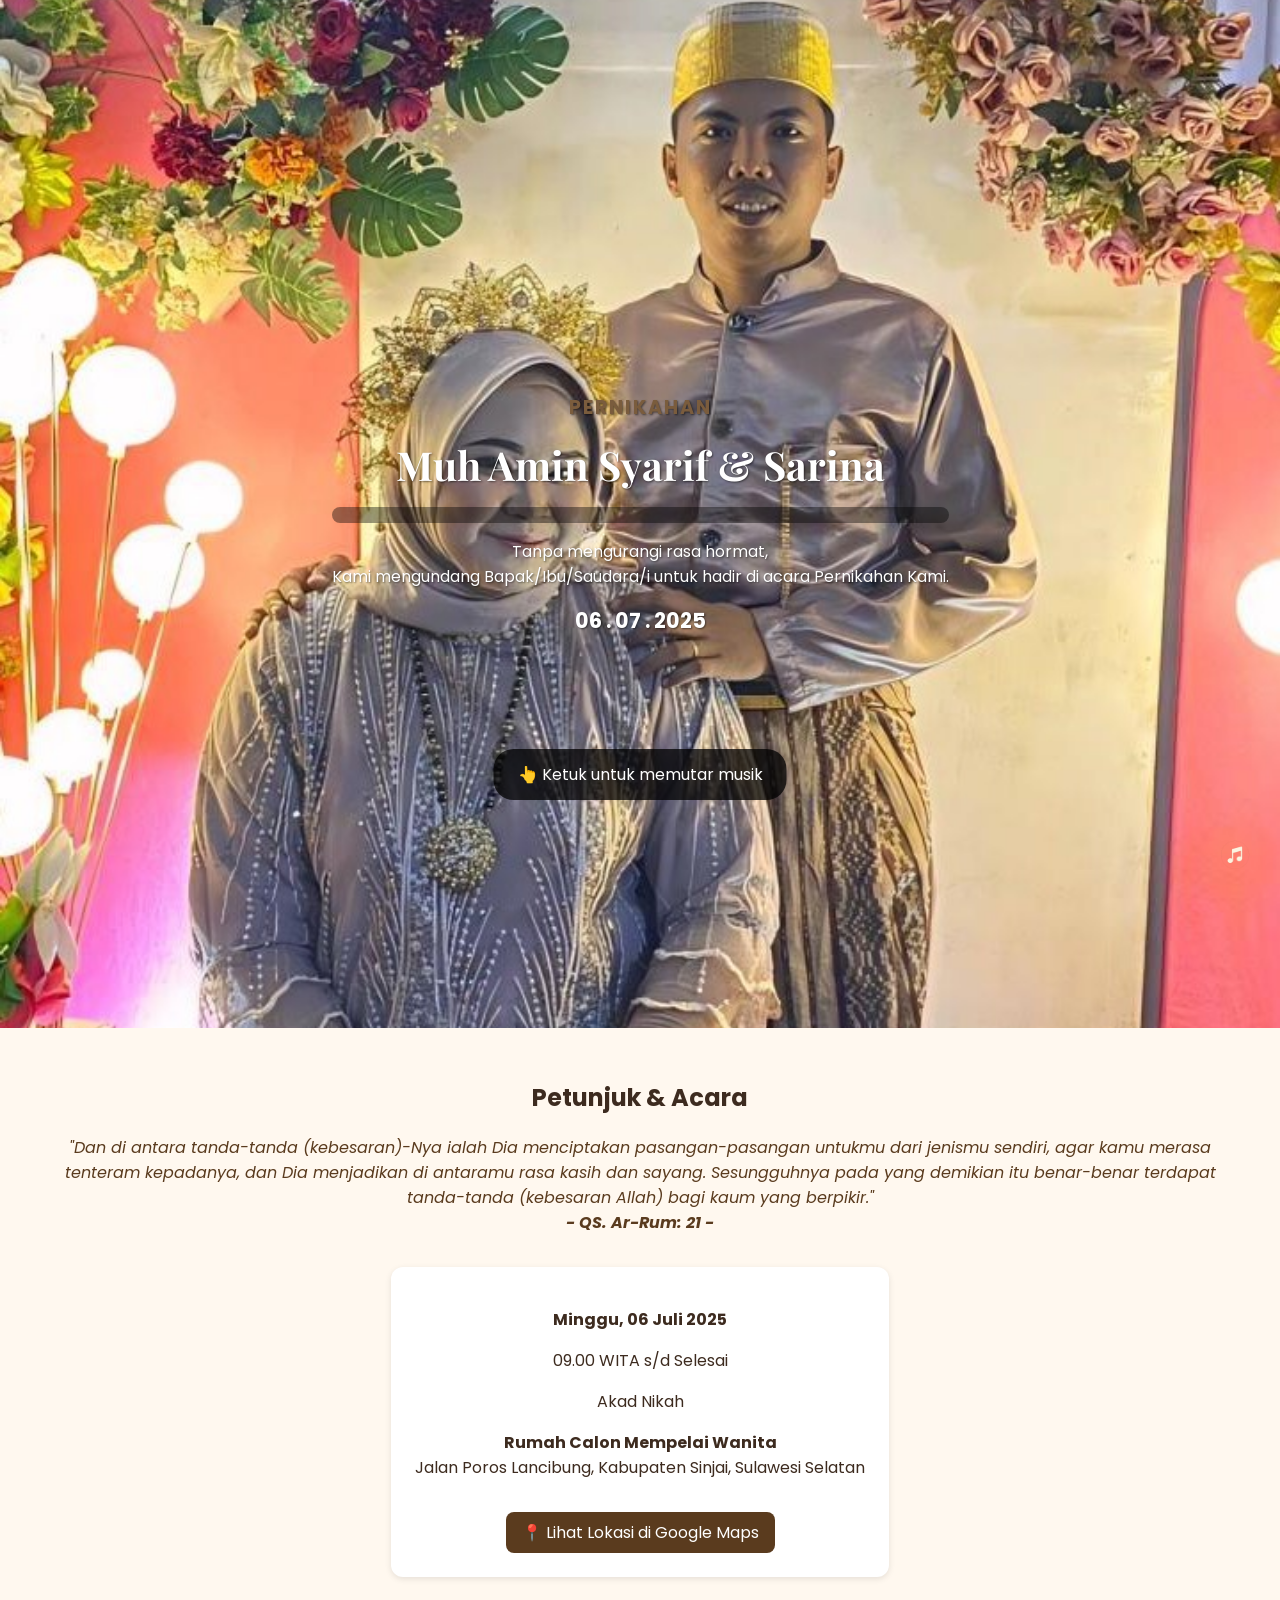
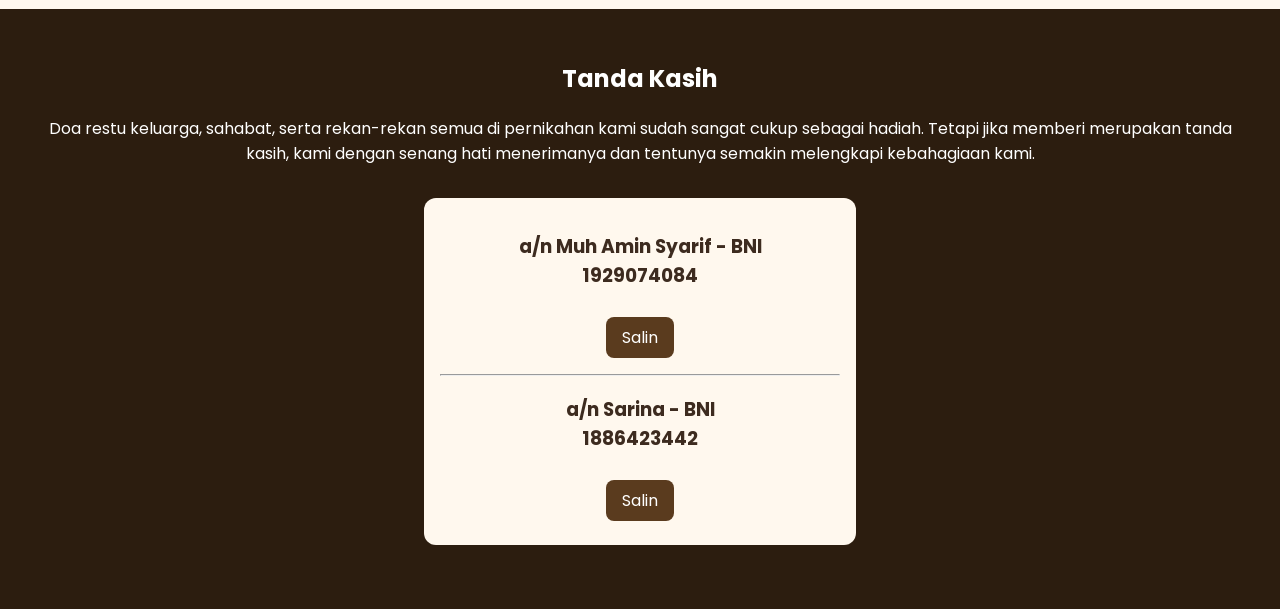
==== index.html @ 5393ea15 "selesai1" ====
<!DOCTYPE html>
<html lang="id">
<head>
  <meta charset="UTF-8" />
  <meta name="viewport" content="width=device-width, initial-scale=1.0"/>
  <title>Undangan Pernikahan</title>
  <link href="https://fonts.googleapis.com/css2?family=Playfair+Display&family=Poppins&display=swap" rel="stylesheet"/>
  <link rel="stylesheet" href="style.css" />

  <!-- Open Graph Preview -->
  <meta property="og:title" content="Undangan Pernikahan - Muh Amin Syarif & Sarina" />
  <meta property="og:description" content="Dengan memohon rahmat dan ridho Allah SWT, kami mengundang Anda untuk hadir di acara pernikahan kami." />
  <meta property="og:image" content="https://budis420.github.io/undangan-pernikahan/assets/images/thumbnail.jpg" />
  <meta property="og:url" content="https://budis420.github.io/undangan-pernikahan/" />
  <meta property="og:type" content="website" />
</head>
<body>

<!-- Hero -->
<section class="hero-text">
  <div class="container">
    <h1>Pernikahan</h1>
    <h2>Muh Amin Syarif & Sarina</h2>

    <!-- Salam tamu otomatis -->
    <p id="salam-tamu" class="salam-tamu" style="margin-top: 1rem; font-size: 1rem;"></p>

    <p>Tanpa mengurangi rasa hormat,<br/>Kami mengundang Bapak/Ibu/Saudara/i untuk hadir di acara Pernikahan Kami.</p>
    <div class="tanggal">06 . 07 . 2025</div>
  </div>
</section>

<!-- Ayat dan Detail Acara -->
<section class="acara">
  <h2>Petunjuk & Acara</h2>
  <p class="ayat">
    "Dan di antara tanda-tanda (kebesaran)-Nya ialah Dia menciptakan pasangan-pasangan untukmu dari jenismu sendiri,
    agar kamu merasa tenteram kepadanya, dan Dia menjadikan di antaramu rasa kasih dan sayang.
    Sesungguhnya pada yang demikian itu benar-benar terdapat tanda-tanda (kebesaran Allah) bagi kaum yang berpikir."
    <br><strong>- QS. Ar-Rum: 21 -</strong>
  </p>

  <div class="box-acara">
    <p><strong>Minggu, 06 Juli 2025</strong></p>
    <p>09.00 WITA s/d Selesai</p>
    <p>Akad Nikah</p>
    <p><strong>Rumah Calon Mempelai Wanita</strong><br/>
      Jalan Poros Lancibung, Kabupaten Sinjai, Sulawesi Selatan</p>
    <a href="https://maps.app.goo.gl/fvXJdoDjskaxeQqu8?g_st=ipc" target="_blank" class="btn-maps">📍 Lihat Lokasi di Google Maps</a>
  </div>
</section>

<!-- Tanda Kasih -->
<section class="tanda-kasih">
  <h2>Tanda Kasih</h2>
  <p>
    Doa restu keluarga, sahabat, serta rekan-rekan semua di pernikahan kami sudah sangat cukup sebagai hadiah.
    Tetapi jika memberi merupakan tanda kasih, kami dengan senang hati menerimanya dan tentunya semakin melengkapi kebahagiaan kami.
  </p>

  <div class="rekening">
    <h3>a/n Muh Amin Syarif - BNI<br>1929074084</h3>
    <button onclick="copyToClipboard('1929074084')">Salin</button>
    <hr />
    <h3>a/n Sarina - BNI<br>1886423442</h3>
    <button onclick="copyToClipboard('1886423442')">Salin</button>
  </div>
</section>

<!-- Musik -->
<audio id="bg-music" src="assets/music/Bermuara.mp3" loop></audio>

<!-- Logo Musik Berputar -->
<div id="music-icon" onclick="toggleMusic()" style="cursor: pointer;">
  <img src="assets/images/pa.png" alt="Music" />
</div>

<!-- Petunjuk Ketuk -->
<div id="tap-to-play" class="tap-hint">
  👆 Ketuk untuk memutar musik
</div>

<!-- Script -->
<script>
  // Musik
  const music = document.getElementById('bg-music');
  const icon = document.getElementById('music-icon');
  const tapHint = document.getElementById('tap-to-play');
  let isPlaying = false;

  function toggleMusic() {
    if (!isPlaying) {
      music.play().then(() => {
        isPlaying = true;
        icon.classList.add('playing');
        tapHint.style.display = 'none';
      }).catch((e) => {
        console.log("Gagal memutar musik:", e);
      });
    } else {
      music.pause();
      isPlaying = false;
      icon.classList.remove('playing');
      tapHint.style.display = 'block';
    }
  }

  // Salin Rekening
  function copyToClipboard(text) {
    navigator.clipboard.writeText(text).then(() => {
      alert("Nomor rekening disalin: " + text);
    }).catch(err => {
      console.error("Gagal menyalin: ", err);
    });
  }

  // Salam tamu
  function getQueryParam(param) {
    const urlParams = new URLSearchParams(window.location.search);
    return urlParams.get(param);
  }

  document.addEventListener("DOMContentLoaded", () => {
    const namaTamu = getQueryParam("to");
    if (namaTamu) {
      const salam = document.getElementById("salam-tamu");
      salam.innerText = `Yth. Bapak/Ibu ${decodeURIComponent(namaTamu)}`;
    }
  });
</script>

</body>
</html>
---- style.css ----
body {
  margin: 0;
  font-family: 'Poppins', sans-serif;
  background: #fffaf4;
  color: #3d2b1f;
}

/* Hero Section */
.hero-text {
  background: url('assets/images/wa.jpeg') no-repeat center center/cover;
  padding: 4rem 2rem;
  text-align: center;
  color: white;
  height: 100vh;
  display: flex;
  align-items: center;
  justify-content: center;
  flex-direction: column;
  text-shadow: 1px 1px 2px rgba(0,0,0,0.5);
}

.hero-text h1 {
  margin: 0;
  font-size: 1.2rem;
  text-transform: uppercase;
  letter-spacing: 2px;
  color: #7a5c3d;
}

.hero-text h2 {
  font-size: 2.5rem;
  font-family: 'Playfair Display', serif;
  margin: 1rem 0;
}

.hero-text p {
  font-size: 1rem;
}

.hero-text .tanggal {
  font-size: 1.3rem;
  margin-top: 1rem;
  font-weight: bold;
}

/* Acara Section */
.acara {
  padding: 2rem;
  background-color: #fff8ef;
  text-align: center;
}

.acara .ayat {
  font-style: italic;
  margin-bottom: 2rem;
  color: #5a3b1e;
  padding: 0 1rem;
}

.box-acara {
  margin: auto;
  padding: 1.5rem;
  background: #ffffff;
  border-radius: 12px;
  display: inline-block;
  box-shadow: 0 2px 6px rgba(0,0,0,0.1);
  max-width: 90%;
}

/* Tombol Google Maps */
.btn-maps {
  display: inline-block;
  margin-top: 1rem;
  padding: 0.5rem 1rem;
  background: #5a3b1e;
  color: white;
  text-decoration: none;
  border-radius: 8px;
  transition: background 0.3s ease;
}

.btn-maps:hover {
  background: #3d2b1f;
}

/* Tanda Kasih Section */
.tanda-kasih {
  background-color: #2c1d0f;
  color: #fff;
  padding: 2rem;
  text-align: center;
}

.rekening {
  background: #fff8ee;
  color: #3d2b1f;
  padding: 1rem;
  border-radius: 12px;
  max-width: 400px;
  margin: 2rem auto;
}

.rekening button {
  margin: 0.5rem;
  padding: 0.5rem 1rem;
  background-color: #5a3b1e;
  color: white;
  border: none;
  border-radius: 8px;
  cursor: pointer;
  font-family: inherit;
  font-size: 1rem;
  transition: background 0.3s ease;
}

.rekening button:hover {
  background-color: #3d2b1f;
}

/* Musik Icon */
#music-icon {
  position: fixed;
  bottom: 20px;
  right: 20px;
  width: 50px;
  height: 50px;
  z-index: 1000;
  cursor: pointer;
}

#music-icon img {
  width: 100%;
  height: auto;
  transition: transform 0.3s ease;
}

/* Animasi ketika musik diputar */
#music-icon.playing img {
  animation: spin 3s linear infinite;
}

@keyframes spin {
  from { transform: rotate(0deg); }
  to   { transform: rotate(360deg); }
}

/* Petunjuk Ketuk */
.tap-hint {
  position: fixed;
  bottom: 100px;
  left: 50%;
  transform: translateX(-50%);
  background: rgba(0,0,0,0.75);
  color: white;
  padding: 0.8rem 1.5rem;
  border-radius: 20px;
  font-size: 1rem;
  z-index: 999;
  animation: blink 1s infinite;
  font-family: 'Poppins', sans-serif;
}

@keyframes blink {
  0%, 100% { opacity: 1; }
  50% { opacity: 0.3; }
}

/* Salam tamu pribadi */
#salam-tamu {
  font-size: 1rem;
  margin-top: 1.5rem;
  font-weight: 600;
  color: #fff;
  background-color: rgba(0, 0, 0, 0.4);
  padding: 0.5rem 1rem;
  border-radius: 12px;
  text-shadow: 1px 1px 3px rgba(0,0,0,0.6);
}

/* Responsif untuk HP */
@media (max-width: 600px) {
  .hero-text {
    padding: 2rem 1rem;
  }

  .hero-text h1 {
    font-size: 1rem;
  }

  .hero-text h2 {
    font-size: 1.8rem;
  }

  .hero-text p,
  .hero-text .tanggal {
    font-size: 1rem;
  }

  .box-acara {
    padding: 1rem;
    font-size: 0.95rem;
  }

  .rekening {
    width: 90%;
  }

  #music-icon {
    width: 40px;
    height: 40px;
    bottom: 15px;
    right: 15px;
  }

  .tap-hint {
    font-size: 0.9rem;
    padding: 0.6rem 1.2rem;
    bottom: 80px;
  }

  #salam-tamu {
    font-size: 0.95rem;
    padding: 0.4rem 0.8rem;
  }
}
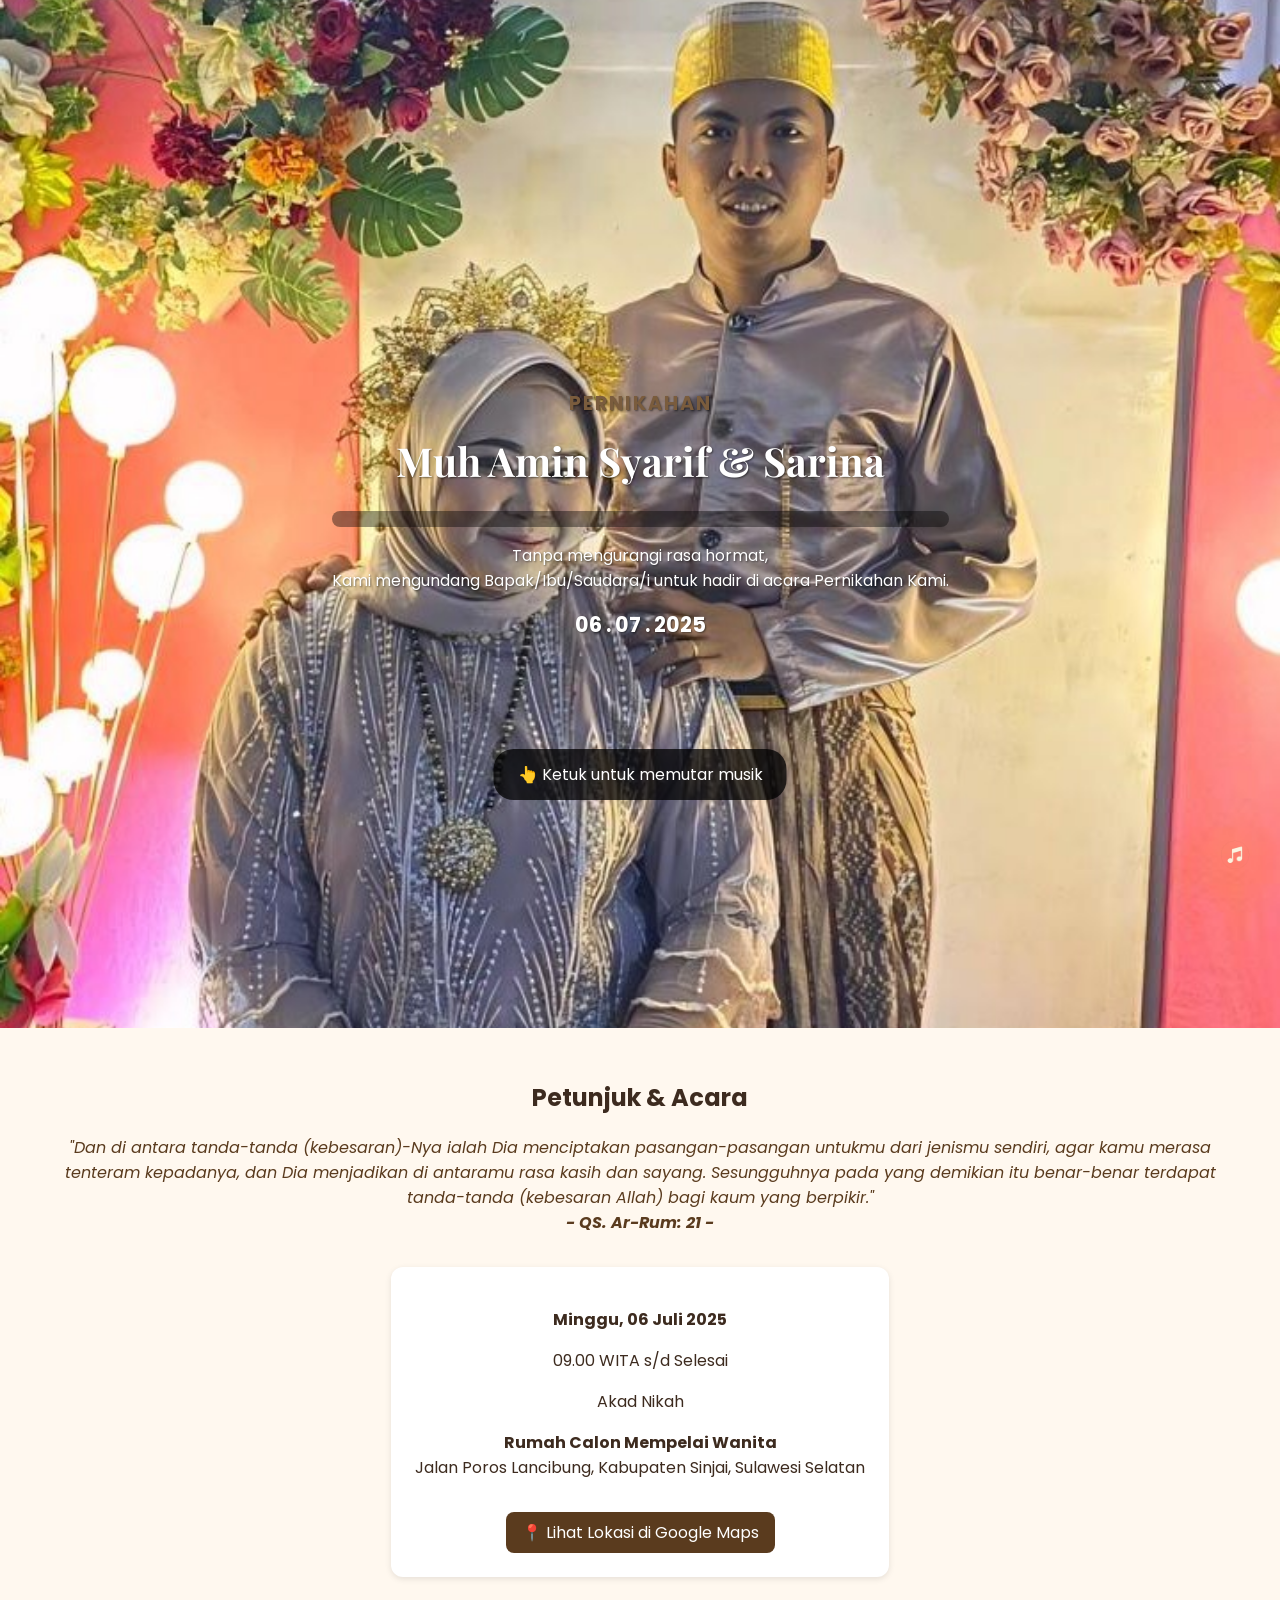
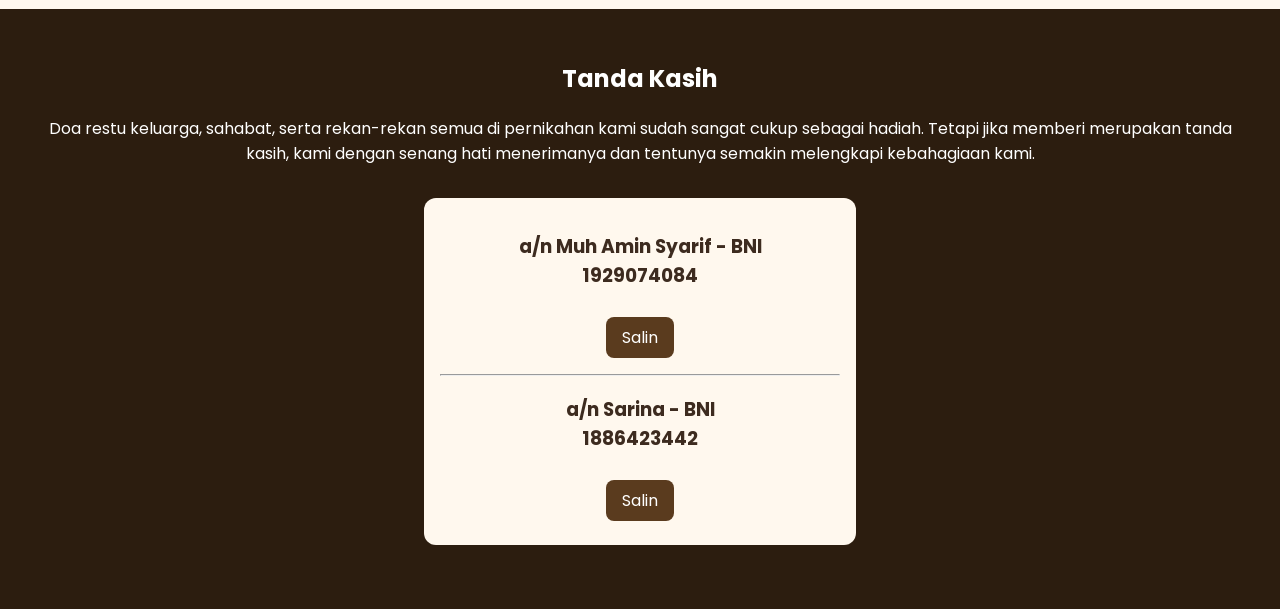
==== commit 7c79807b: "selless" ====
--- a/index.html
+++ b/index.html
@@ -22,15 +22,14 @@
     <h1>Pernikahan</h1>
     <h2>Muh Amin Syarif & Sarina</h2>
 
-    <!-- Salam tamu otomatis -->
-    <p id="salam-tamu" class="salam-tamu" style="margin-top: 1rem; font-size: 1rem;"></p>
+    <p id="salam-tamu" class="salam-tamu"></p>
 
     <p>Tanpa mengurangi rasa hormat,<br/>Kami mengundang Bapak/Ibu/Saudara/i untuk hadir di acara Pernikahan Kami.</p>
     <div class="tanggal">06 . 07 . 2025</div>
   </div>
 </section>
 
-<!-- Ayat dan Detail Acara -->
+<!-- Ayat dan Acara -->
 <section class="acara">
   <h2>Petunjuk & Acara</h2>
   <p class="ayat">
@@ -68,21 +67,20 @@
 </section>
 
 <!-- Musik -->
-<audio id="bg-music" src="assets/music/Bermuara.mp3" loop></audio>
+<audio id="bg-music" src="assets/music/Bermuara.mp3" preload="none" loop></audio>
 
-<!-- Logo Musik Berputar -->
+<!-- Ikon Musik -->
 <div id="music-icon" onclick="toggleMusic()" style="cursor: pointer;">
   <img src="assets/images/pa.png" alt="Music" />
 </div>
 
-<!-- Petunjuk Ketuk -->
+<!-- Petunjuk -->
 <div id="tap-to-play" class="tap-hint">
   👆 Ketuk untuk memutar musik
 </div>
 
 <!-- Script -->
 <script>
-  // Musik
   const music = document.getElementById('bg-music');
   const icon = document.getElementById('music-icon');
   const tapHint = document.getElementById('tap-to-play');
@@ -105,7 +103,6 @@
     }
   }
 
-  // Salin Rekening
   function copyToClipboard(text) {
     navigator.clipboard.writeText(text).then(() => {
       alert("Nomor rekening disalin: " + text);
@@ -114,7 +111,6 @@
     });
   }
 
-  // Salam tamu
   function getQueryParam(param) {
     const urlParams = new URLSearchParams(window.location.search);
     return urlParams.get(param);
@@ -126,6 +122,22 @@
       const salam = document.getElementById("salam-tamu");
       salam.innerText = `Yth. Bapak/Ibu ${decodeURIComponent(namaTamu)}`;
     }
+
+    // Mulai musik saat user klik pertama kali di layar (selain tombol)
+    function allowPlayOnce() {
+      if (!isPlaying) {
+        music.play().then(() => {
+          isPlaying = true;
+          icon.classList.add('playing');
+          tapHint.style.display = 'none';
+        }).catch(() => {
+          console.log("Perlu klik ikon untuk memutar.");
+        });
+      }
+      document.removeEventListener("click", allowPlayOnce);
+    }
+
+    document.addEventListener("click", allowPlayOnce);
   });
 </script>
 
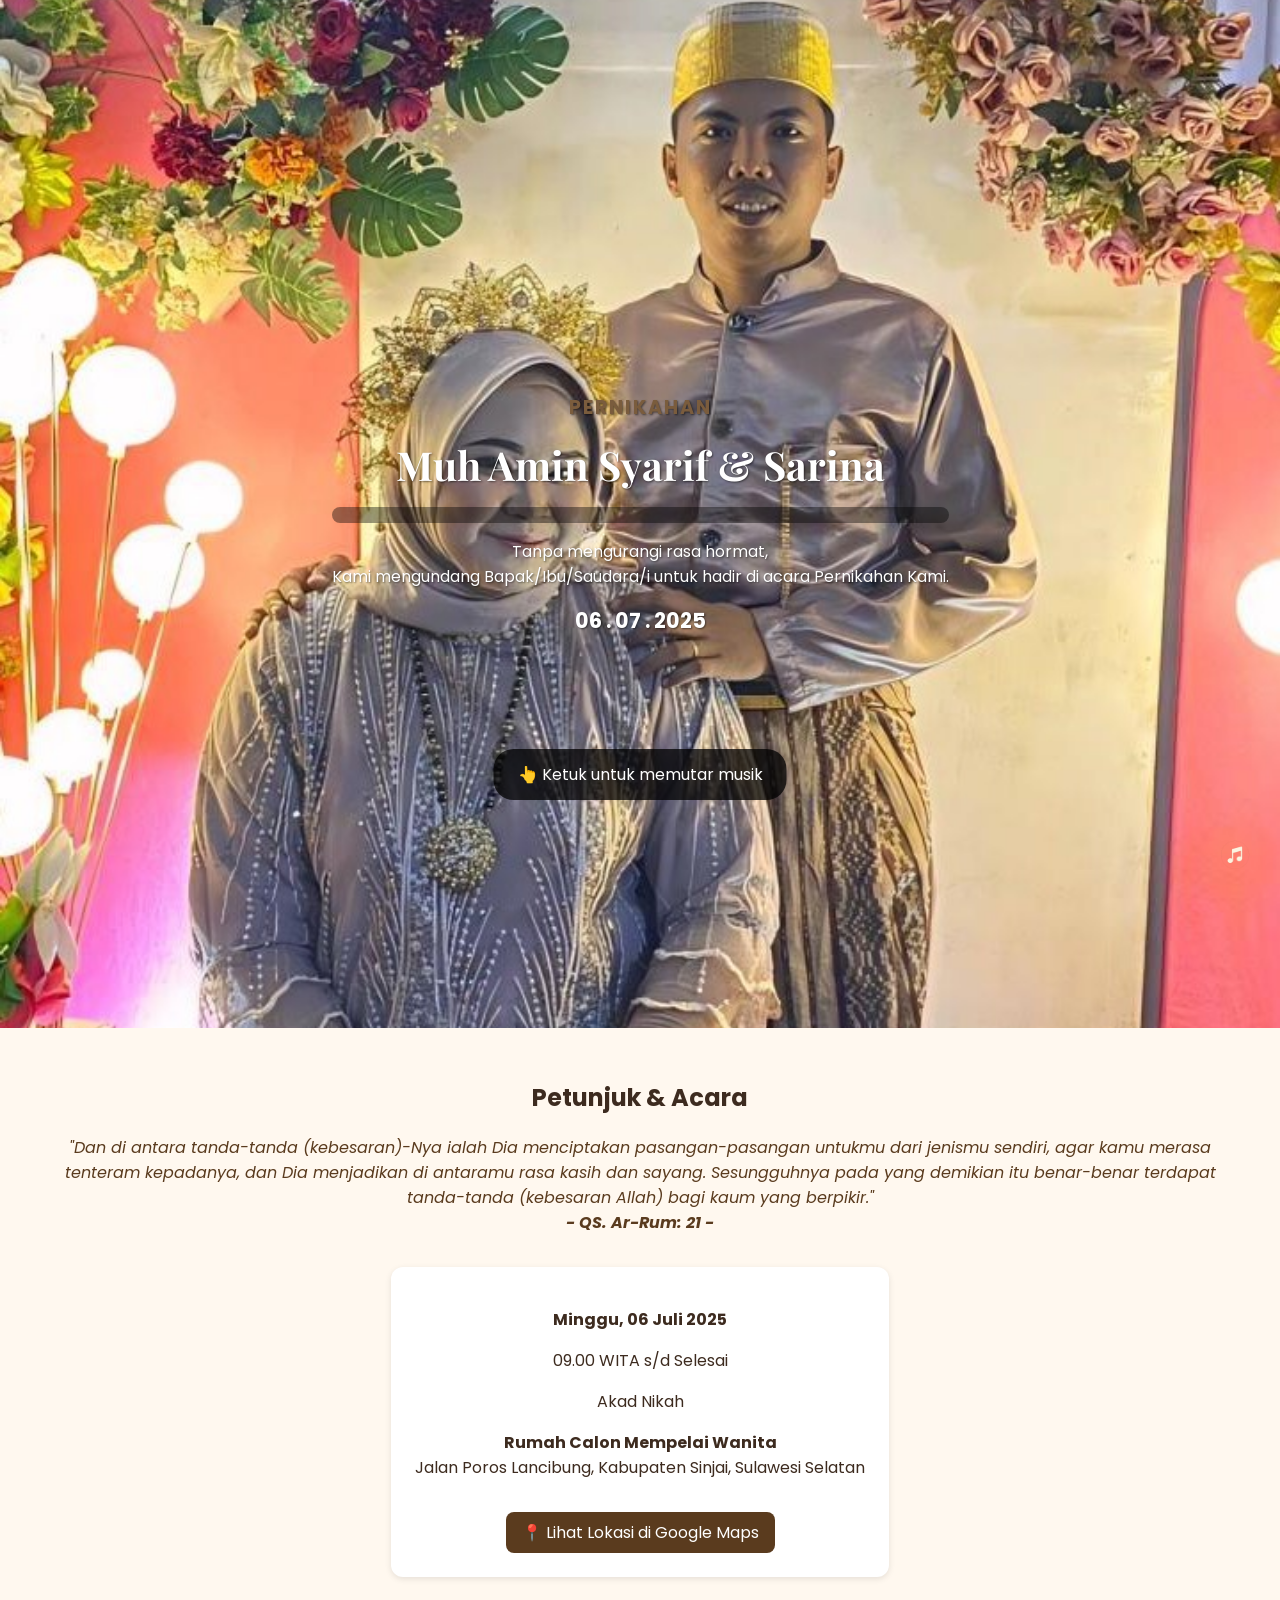
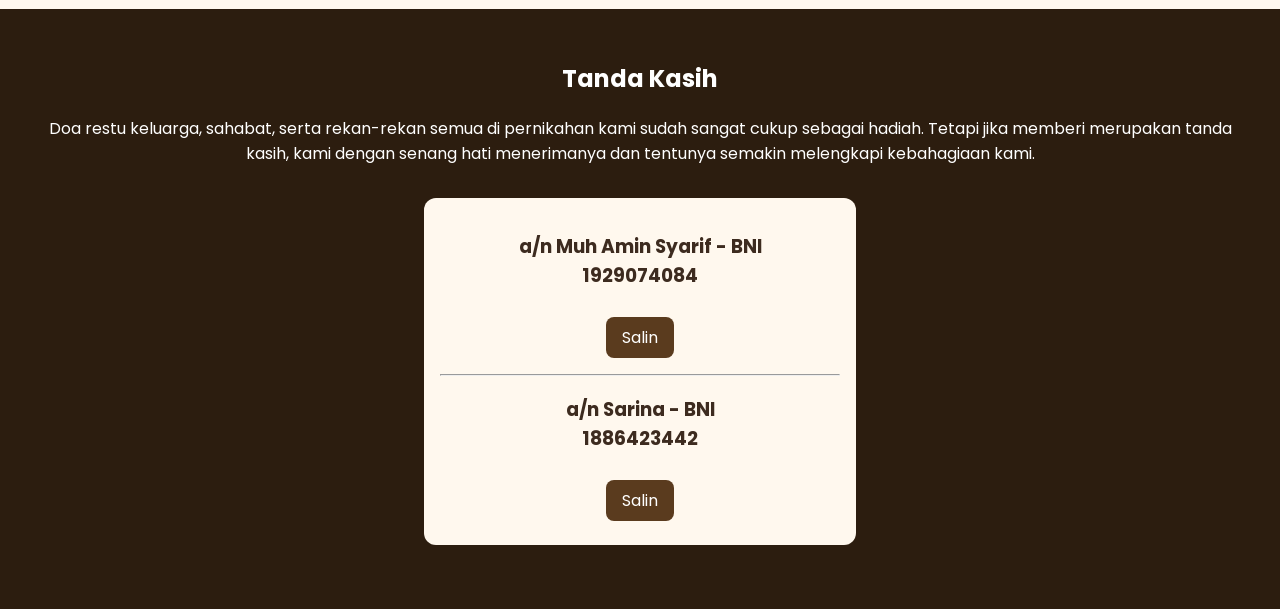
==== commit 74be074d: "2" ====
--- a/index.html
+++ b/index.html
@@ -22,14 +22,15 @@
     <h1>Pernikahan</h1>
     <h2>Muh Amin Syarif & Sarina</h2>
 
-    <p id="salam-tamu" class="salam-tamu"></p>
+    <!-- Salam tamu otomatis -->
+    <p id="salam-tamu" class="salam-tamu" style="margin-top: 1rem; font-size: 1rem;"></p>
 
     <p>Tanpa mengurangi rasa hormat,<br/>Kami mengundang Bapak/Ibu/Saudara/i untuk hadir di acara Pernikahan Kami.</p>
     <div class="tanggal">06 . 07 . 2025</div>
   </div>
 </section>
 
-<!-- Ayat dan Acara -->
+<!-- Ayat dan Detail Acara -->
 <section class="acara">
   <h2>Petunjuk & Acara</h2>
   <p class="ayat">
@@ -67,50 +68,23 @@
 </section>
 
 <!-- Musik -->
-<audio id="bg-music" src="assets/music/Bermuara.mp3" preload="none" loop></audio>
+<audio id="bg-music" src="assets/music/Bermuara.mp3" autoplay loop></audio>
 
-<!-- Ikon Musik -->
-<div id="music-icon" onclick="toggleMusic()" style="cursor: pointer;">
+<!-- Logo Musik Berputar -->
+<div id="music-icon" onclick="toggleMusic()">
   <img src="assets/images/pa.png" alt="Music" />
 </div>
 
-<!-- Petunjuk -->
+<!-- Petunjuk Ketuk -->
 <div id="tap-to-play" class="tap-hint">
   👆 Ketuk untuk memutar musik
 </div>
 
 <!-- Script -->
+<script src="script.js"></script>
+
+<!-- Tambahan script salam tamu -->
 <script>
-  const music = document.getElementById('bg-music');
-  const icon = document.getElementById('music-icon');
-  const tapHint = document.getElementById('tap-to-play');
-  let isPlaying = false;
-
-  function toggleMusic() {
-    if (!isPlaying) {
-      music.play().then(() => {
-        isPlaying = true;
-        icon.classList.add('playing');
-        tapHint.style.display = 'none';
-      }).catch((e) => {
-        console.log("Gagal memutar musik:", e);
-      });
-    } else {
-      music.pause();
-      isPlaying = false;
-      icon.classList.remove('playing');
-      tapHint.style.display = 'block';
-    }
-  }
-
-  function copyToClipboard(text) {
-    navigator.clipboard.writeText(text).then(() => {
-      alert("Nomor rekening disalin: " + text);
-    }).catch(err => {
-      console.error("Gagal menyalin: ", err);
-    });
-  }
-
   function getQueryParam(param) {
     const urlParams = new URLSearchParams(window.location.search);
     return urlParams.get(param);
@@ -122,22 +96,6 @@
       const salam = document.getElementById("salam-tamu");
       salam.innerText = `Yth. Bapak/Ibu ${decodeURIComponent(namaTamu)}`;
     }
-
-    // Mulai musik saat user klik pertama kali di layar (selain tombol)
-    function allowPlayOnce() {
-      if (!isPlaying) {
-        music.play().then(() => {
-          isPlaying = true;
-          icon.classList.add('playing');
-          tapHint.style.display = 'none';
-        }).catch(() => {
-          console.log("Perlu klik ikon untuk memutar.");
-        });
-      }
-      document.removeEventListener("click", allowPlayOnce);
-    }
-
-    document.addEventListener("click", allowPlayOnce);
   });
 </script>
 
--- a/style.css
+++ b/style.css
@@ -128,15 +128,13 @@
   cursor: pointer;
 }
 
+#music-icon.putar {
+  animation: spin 5s linear infinite;
+}
+
 #music-icon img {
   width: 100%;
   height: auto;
-  transition: transform 0.3s ease;
-}
-
-/* Animasi ketika musik diputar */
-#music-icon.playing img {
-  animation: spin 3s linear infinite;
 }
 
 @keyframes spin {
@@ -144,7 +142,7 @@
   to   { transform: rotate(360deg); }
 }
 
-/* Petunjuk Ketuk */
+/* Animasi "Ketuk untuk memutar musik" */
 .tap-hint {
   position: fixed;
   bottom: 100px;
@@ -163,6 +161,48 @@
 @keyframes blink {
   0%, 100% { opacity: 1; }
   50% { opacity: 0.3; }
+}
+
+/* Responsif untuk HP */
+@media (max-width: 600px) {
+  .hero-text {
+    padding: 2rem 1rem;
+  }
+
+  .hero-text h1 {
+    font-size: 1rem;
+  }
+
+  .hero-text h2 {
+    font-size: 1.8rem;
+  }
+
+  .hero-text p,
+  .hero-text .tanggal {
+    font-size: 1rem;
+  }
+
+  .box-acara {
+    padding: 1rem;
+    font-size: 0.95rem;
+  }
+
+  .rekening {
+    width: 90%;
+  }
+
+  #music-icon {
+    width: 40px;
+    height: 40px;
+    bottom: 15px;
+    right: 15px;
+  }
+
+  .tap-hint {
+    font-size: 0.9rem;
+    padding: 0.6rem 1.2rem;
+    bottom: 80px;
+  }
 }
 
 /* Salam tamu pribadi */
@@ -177,49 +217,10 @@
   text-shadow: 1px 1px 3px rgba(0,0,0,0.6);
 }
 
-/* Responsif untuk HP */
+/* Responsif salam tamu */
 @media (max-width: 600px) {
-  .hero-text {
-    padding: 2rem 1rem;
-  }
-
-  .hero-text h1 {
-    font-size: 1rem;
-  }
-
-  .hero-text h2 {
-    font-size: 1.8rem;
-  }
-
-  .hero-text p,
-  .hero-text .tanggal {
-    font-size: 1rem;
-  }
-
-  .box-acara {
-    padding: 1rem;
-    font-size: 0.95rem;
-  }
-
-  .rekening {
-    width: 90%;
-  }
-
-  #music-icon {
-    width: 40px;
-    height: 40px;
-    bottom: 15px;
-    right: 15px;
-  }
-
-  .tap-hint {
-    font-size: 0.9rem;
-    padding: 0.6rem 1.2rem;
-    bottom: 80px;
-  }
-
   #salam-tamu {
     font-size: 0.95rem;
     padding: 0.4rem 0.8rem;
   }
-}
+}
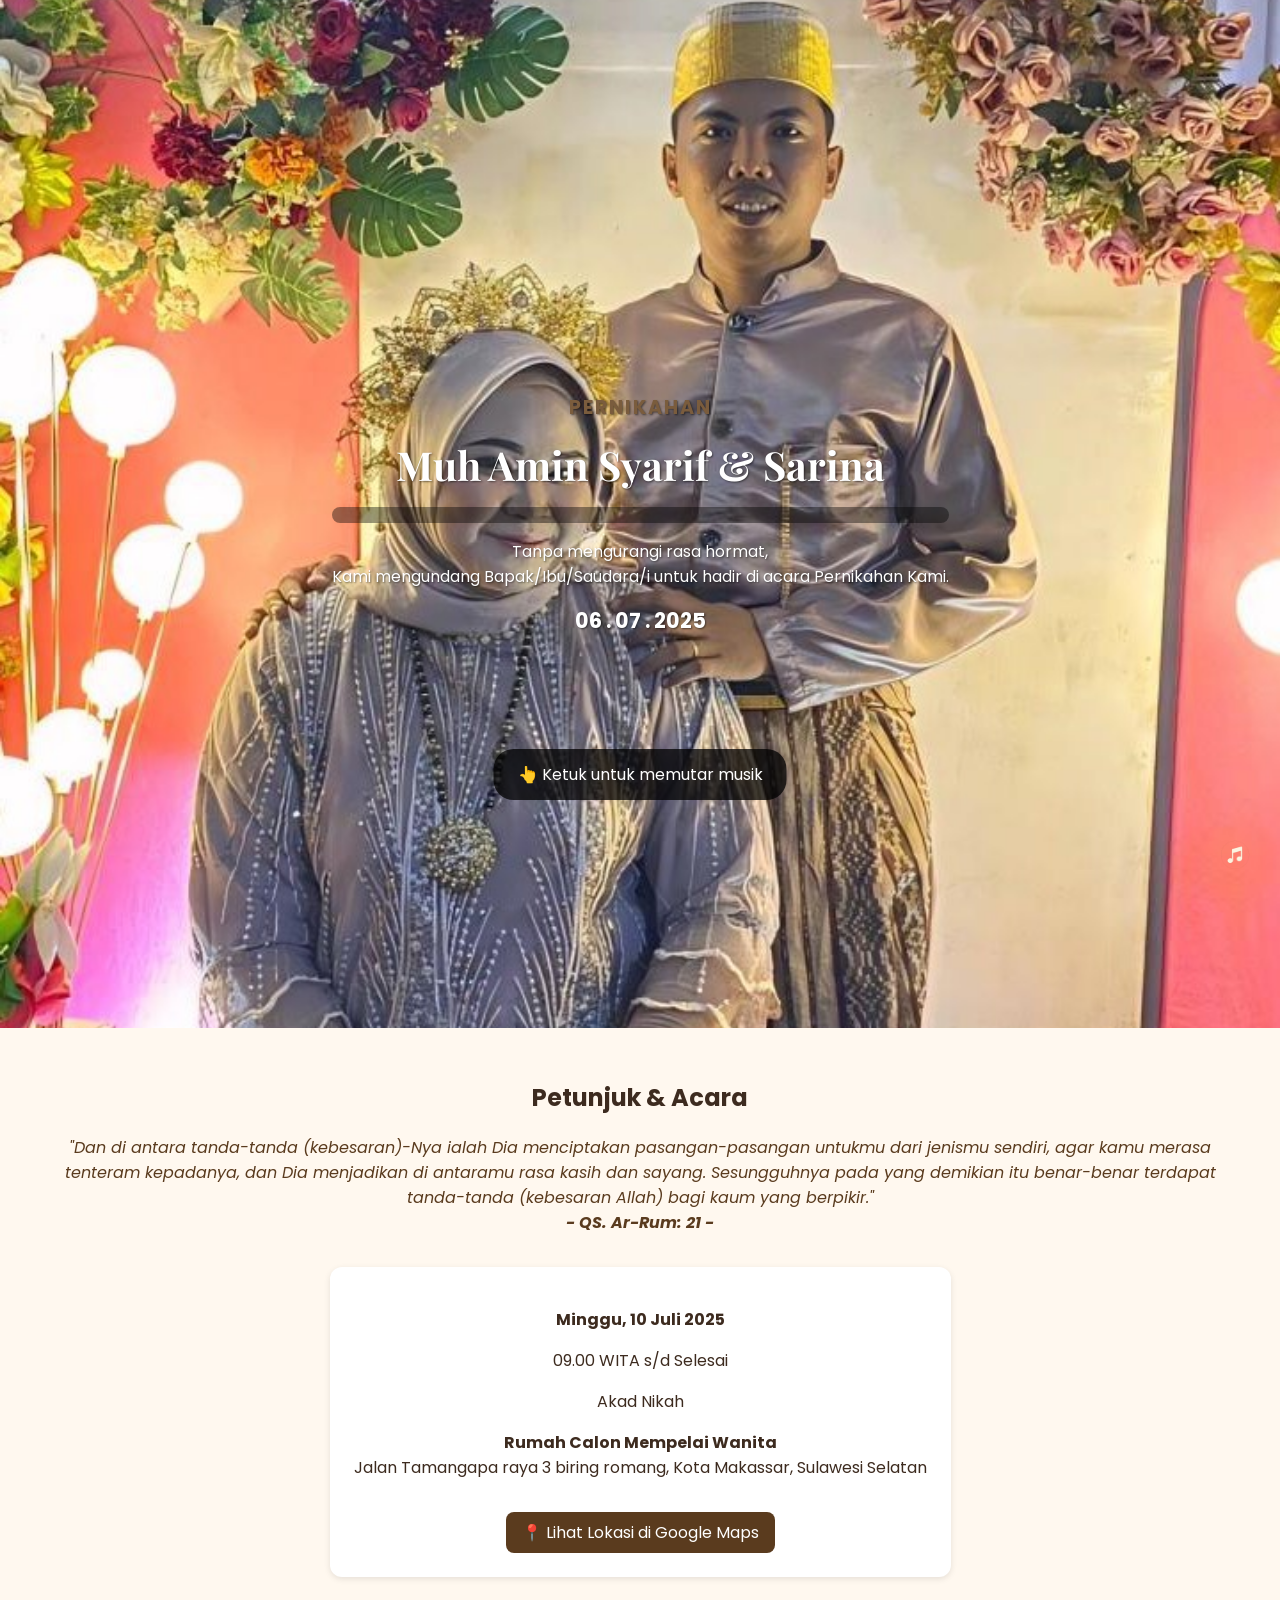
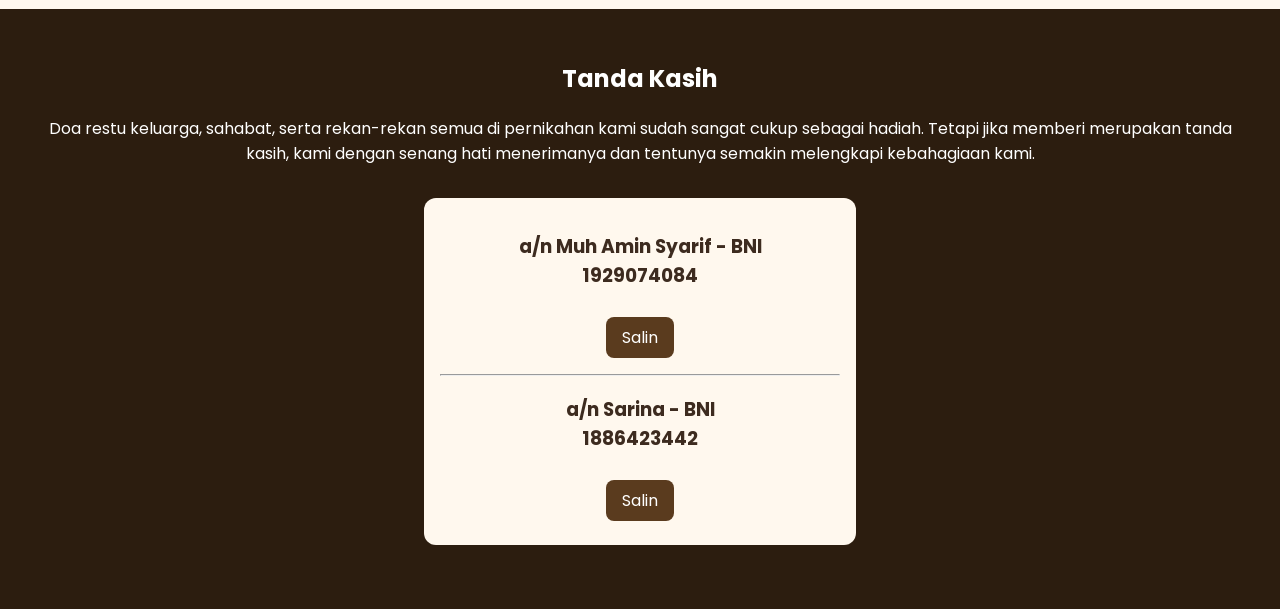
==== commit 8a3f217f: "nama" ====
--- a/index.html
+++ b/index.html
@@ -41,12 +41,12 @@
   </p>
 
   <div class="box-acara">
-    <p><strong>Minggu, 06 Juli 2025</strong></p>
+    <p><strong>Minggu, 10 Juli 2025</strong></p>
     <p>09.00 WITA s/d Selesai</p>
     <p>Akad Nikah</p>
     <p><strong>Rumah Calon Mempelai Wanita</strong><br/>
-      Jalan Poros Lancibung, Kabupaten Sinjai, Sulawesi Selatan</p>
-    <a href="https://maps.app.goo.gl/fvXJdoDjskaxeQqu8?g_st=ipc" target="_blank" class="btn-maps">📍 Lihat Lokasi di Google Maps</a>
+      Jalan Tamangapa raya 3 biring romang, Kota Makassar, Sulawesi Selatan</p>
+    <a href="https://maps.app.goo.gl/SN1hWAPbdwpZPh6Z9" target="_blank" class="btn-maps">📍 Lihat Lokasi di Google Maps</a>
   </div>
 </section>
 
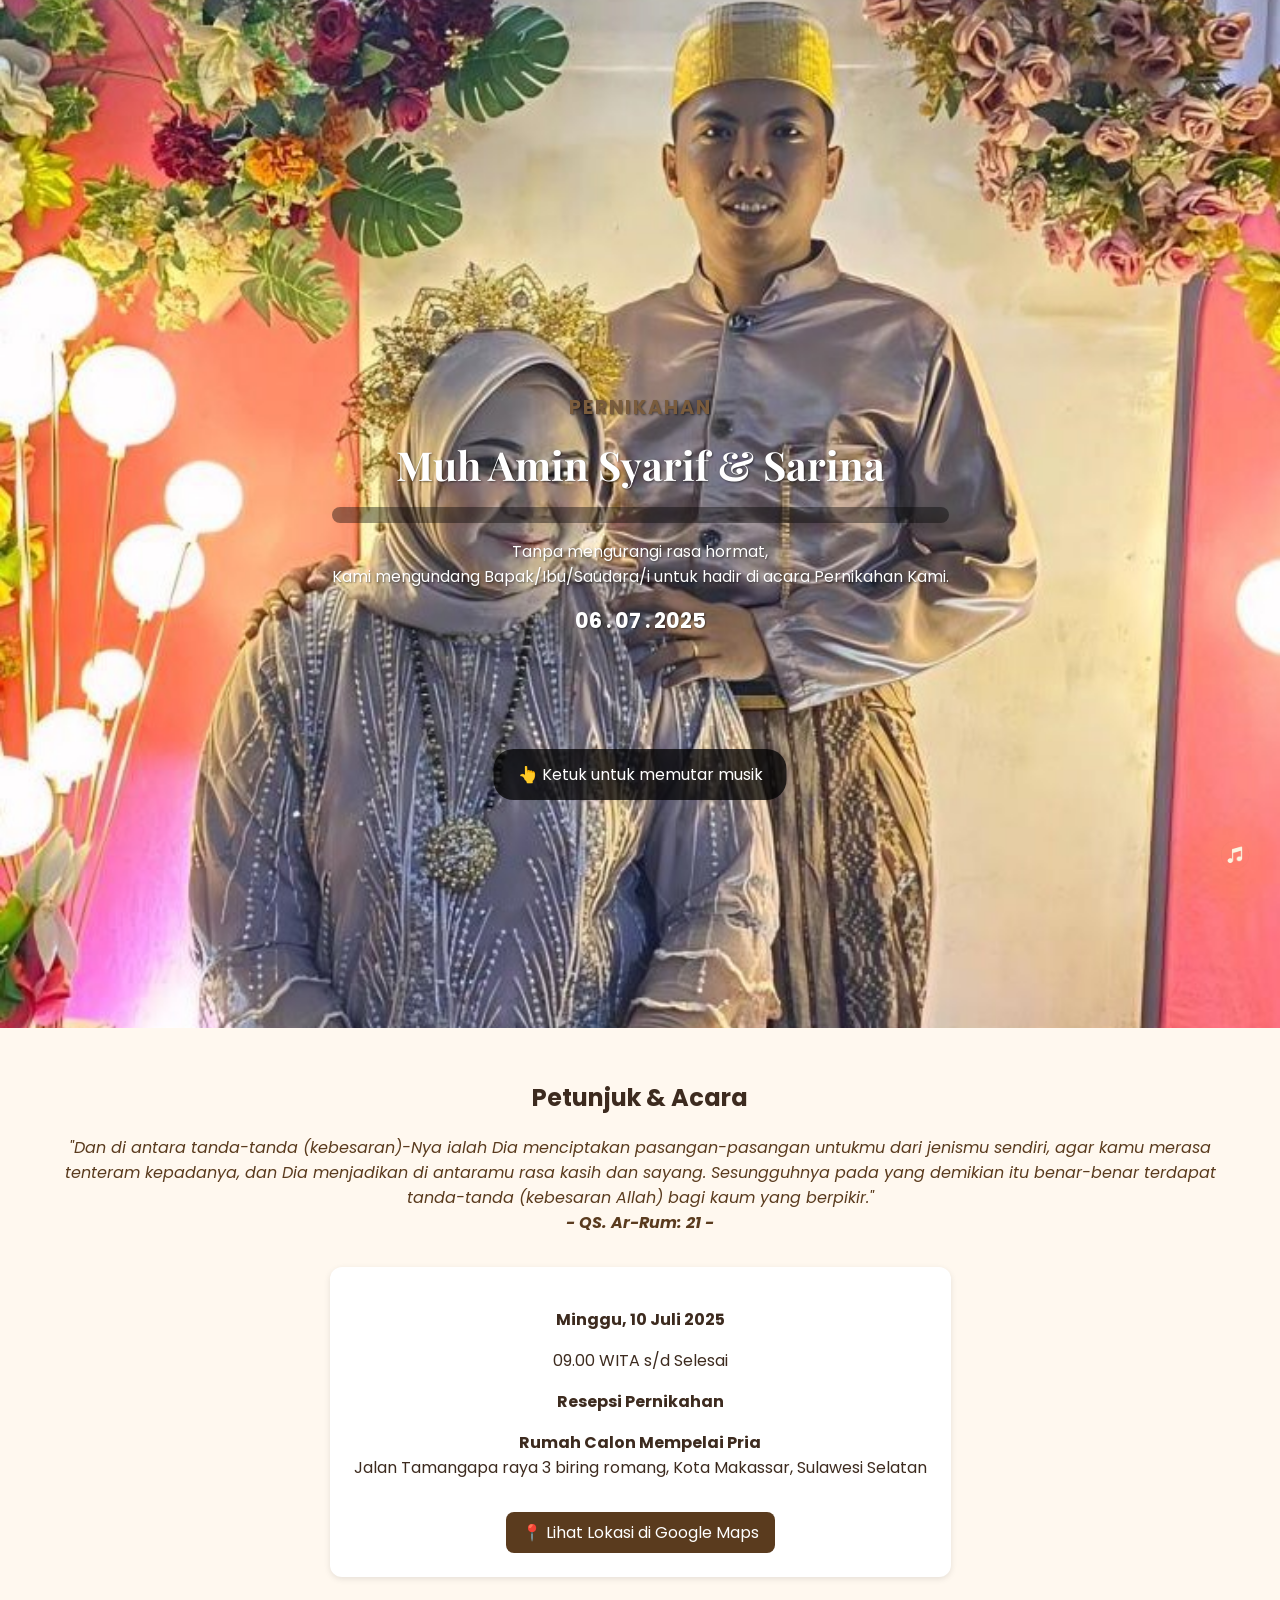
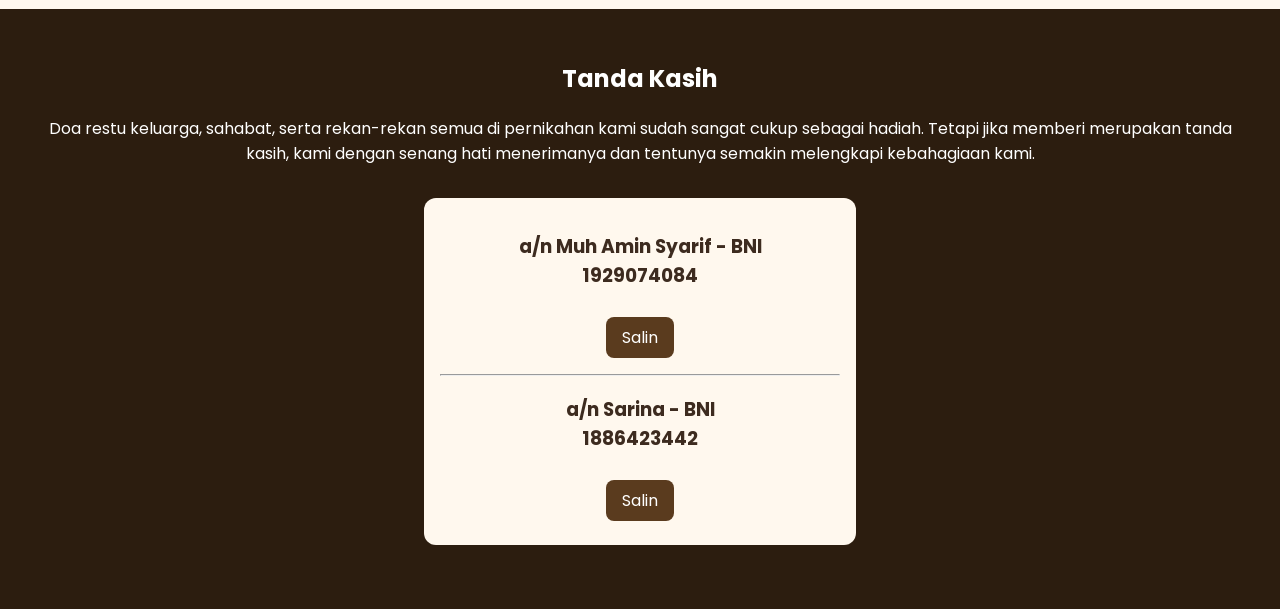
==== commit 04306e8c: "pria" ====
--- a/index.html
+++ b/index.html
@@ -43,8 +43,8 @@
   <div class="box-acara">
     <p><strong>Minggu, 10 Juli 2025</strong></p>
     <p>09.00 WITA s/d Selesai</p>
-    <p>Akad Nikah</p>
-    <p><strong>Rumah Calon Mempelai Wanita</strong><br/>
+    <p><strong>Resepsi Pernikahan</strong></p>
+    <p><strong>Rumah Calon Mempelai Pria</strong><br/>
       Jalan Tamangapa raya 3 biring romang, Kota Makassar, Sulawesi Selatan</p>
     <a href="https://maps.app.goo.gl/SN1hWAPbdwpZPh6Z9" target="_blank" class="btn-maps">📍 Lihat Lokasi di Google Maps</a>
   </div>
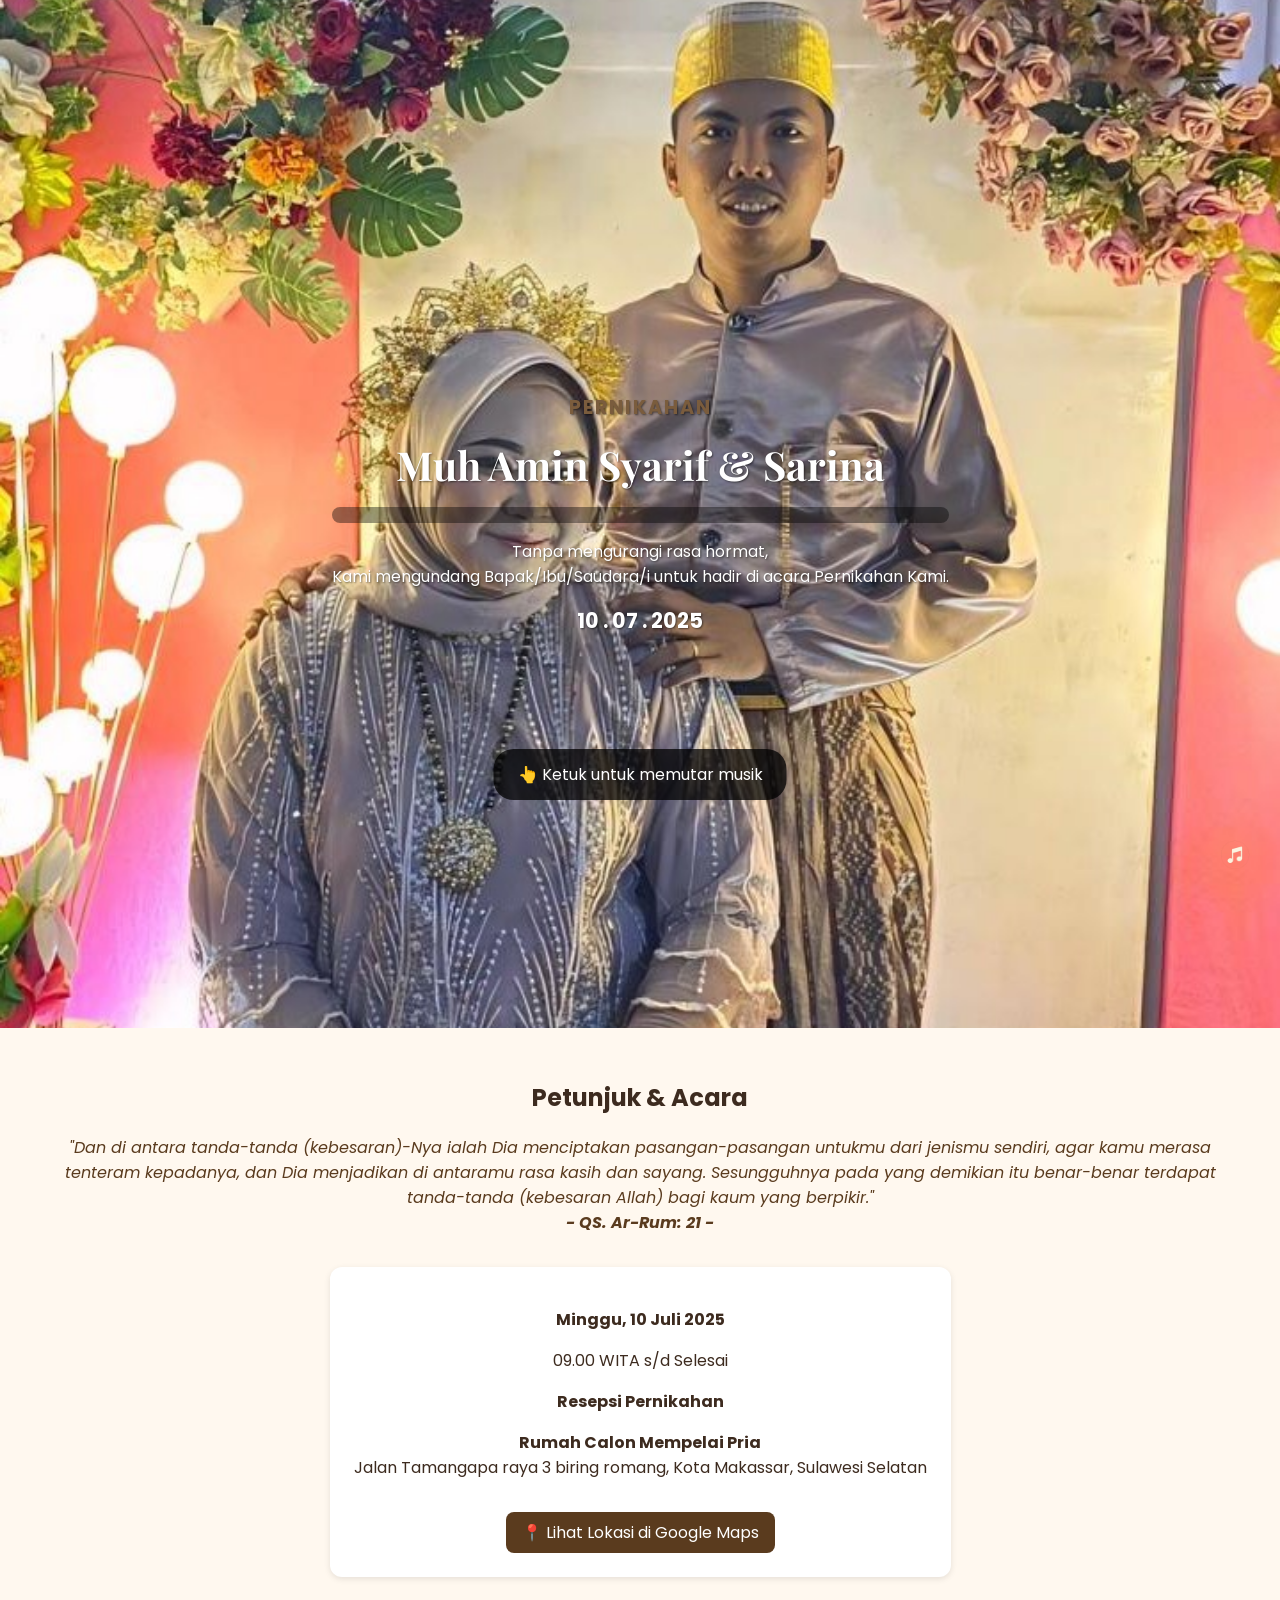
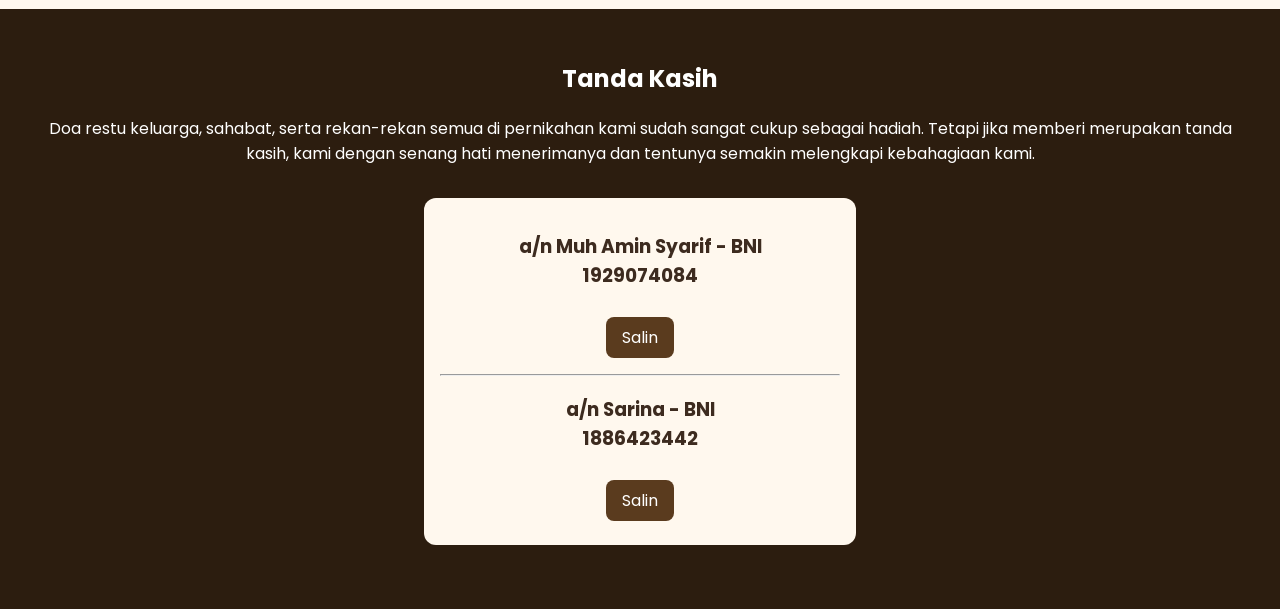
==== commit a9211b25: "sss" ====
--- a/index.html
+++ b/index.html
@@ -26,7 +26,7 @@
     <p id="salam-tamu" class="salam-tamu" style="margin-top: 1rem; font-size: 1rem;"></p>
 
     <p>Tanpa mengurangi rasa hormat,<br/>Kami mengundang Bapak/Ibu/Saudara/i untuk hadir di acara Pernikahan Kami.</p>
-    <div class="tanggal">06 . 07 . 2025</div>
+    <div class="tanggal">10 . 07 . 2025</div>
   </div>
 </section>
 
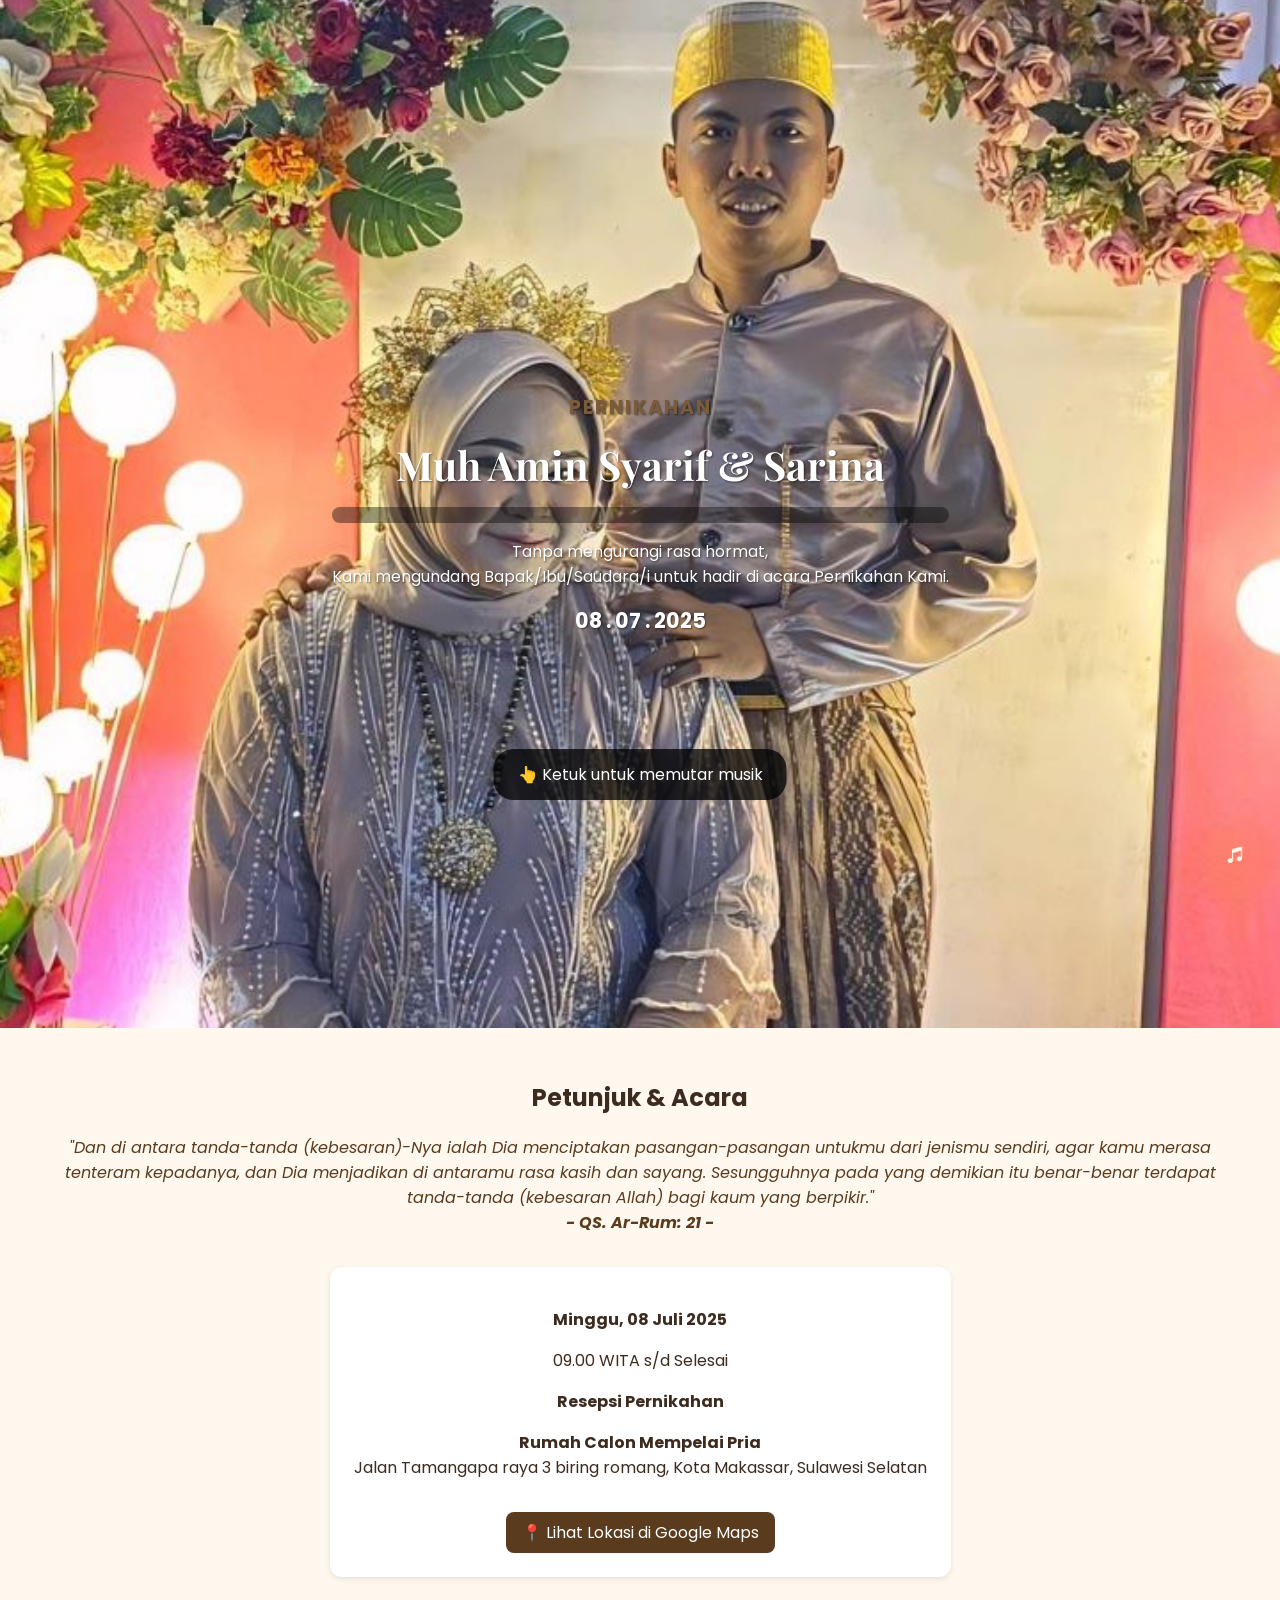
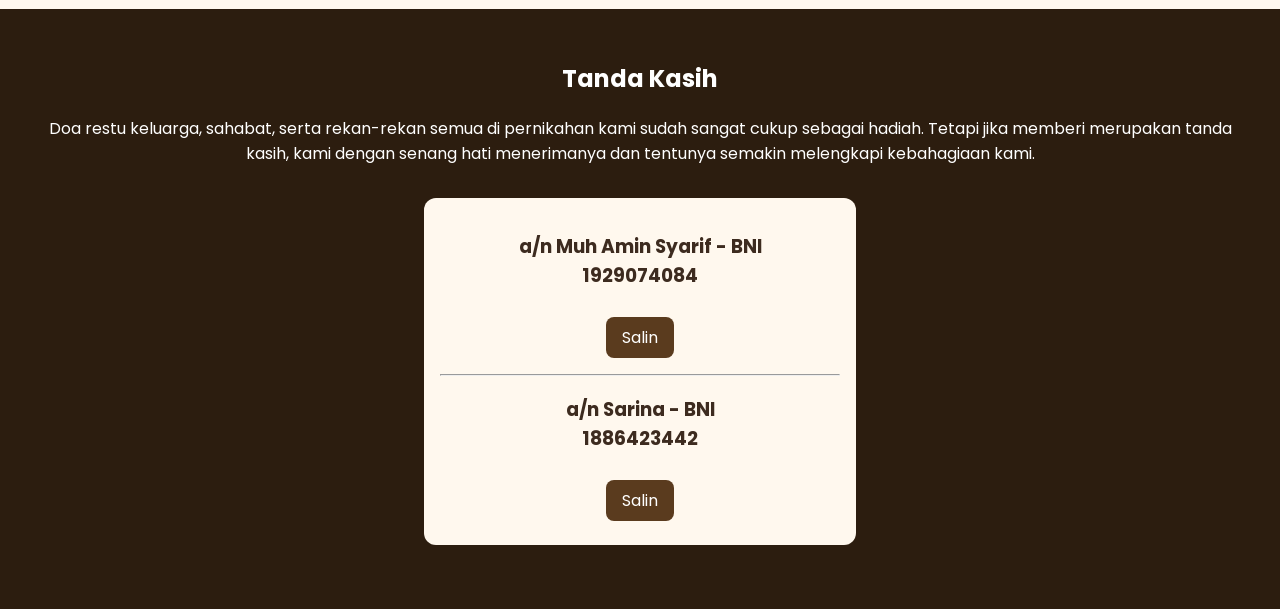
==== commit 0e793c93: "selesai" ====
--- a/index.html
+++ b/index.html
@@ -26,7 +26,7 @@
     <p id="salam-tamu" class="salam-tamu" style="margin-top: 1rem; font-size: 1rem;"></p>
 
     <p>Tanpa mengurangi rasa hormat,<br/>Kami mengundang Bapak/Ibu/Saudara/i untuk hadir di acara Pernikahan Kami.</p>
-    <div class="tanggal">10 . 07 . 2025</div>
+    <div class="tanggal">08 . 07 . 2025</div>
   </div>
 </section>
 
@@ -41,7 +41,7 @@
   </p>
 
   <div class="box-acara">
-    <p><strong>Minggu, 10 Juli 2025</strong></p>
+    <p><strong>Minggu, 08 Juli 2025</strong></p>
     <p>09.00 WITA s/d Selesai</p>
     <p><strong>Resepsi Pernikahan</strong></p>
     <p><strong>Rumah Calon Mempelai Pria</strong><br/>
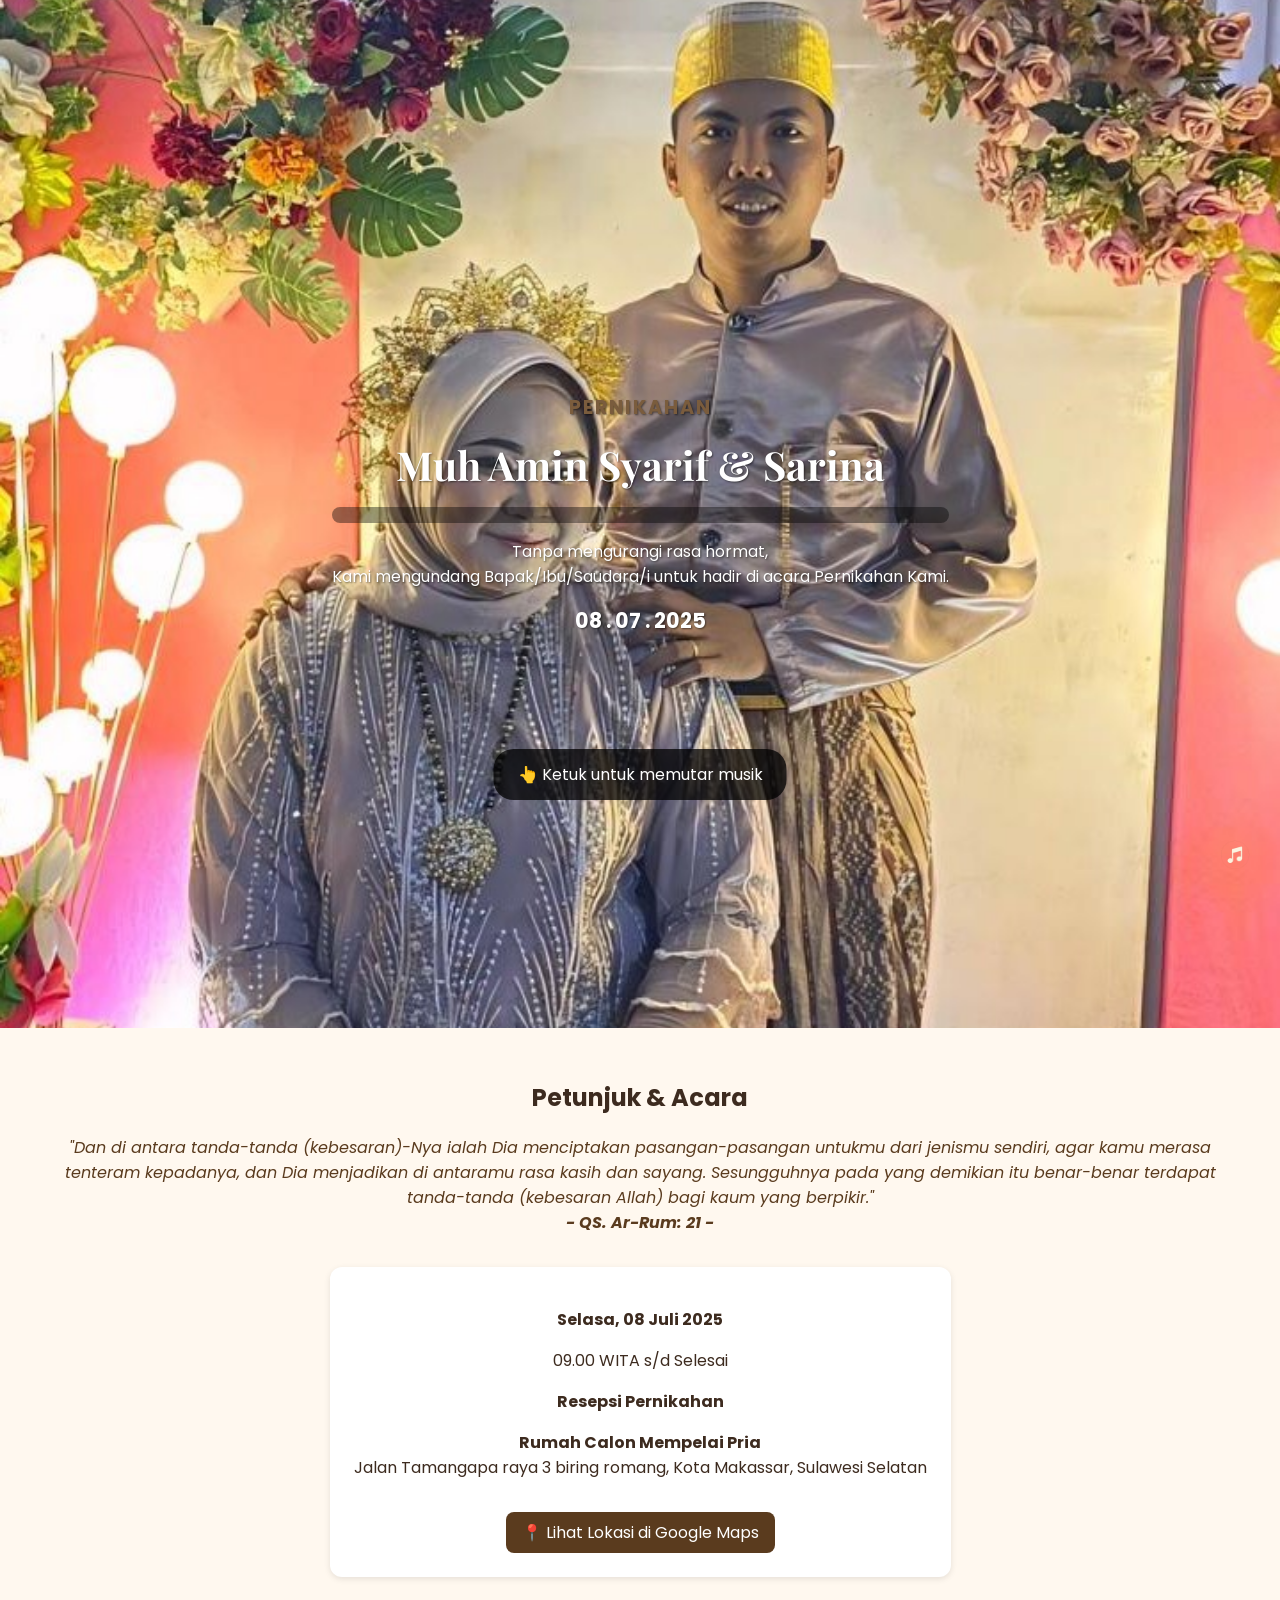
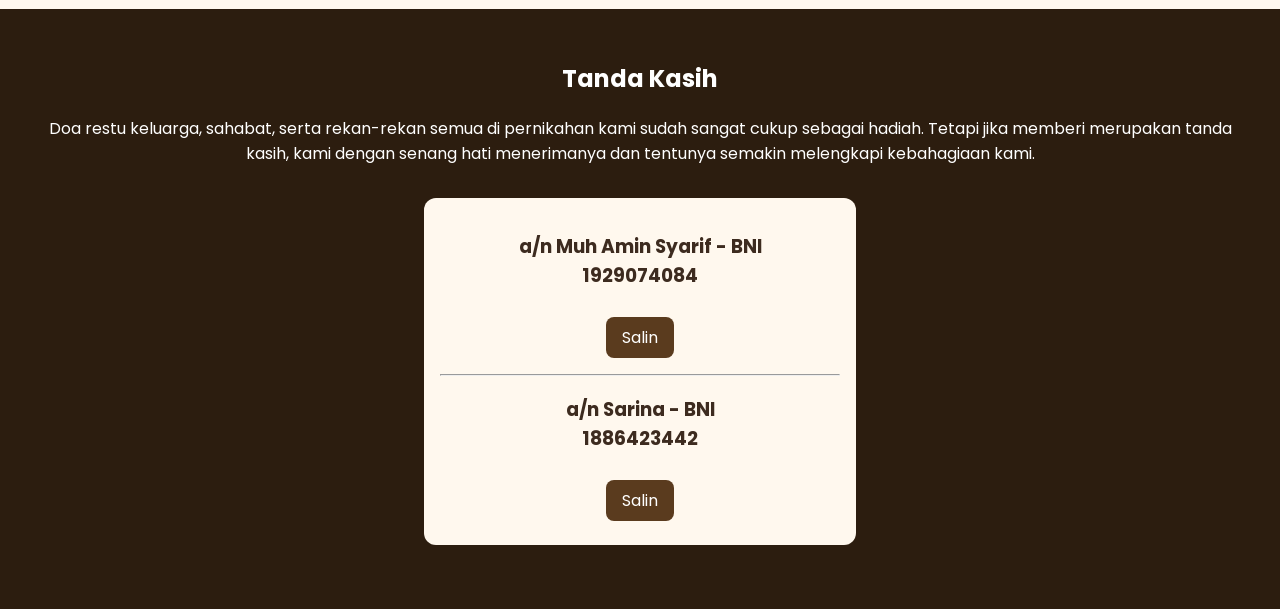
==== commit 800ba9c8: "update hari" ====
--- a/index.html
+++ b/index.html
@@ -41,7 +41,7 @@
   </p>
 
   <div class="box-acara">
-    <p><strong>Minggu, 08 Juli 2025</strong></p>
+    <p><strong>Selasa, 08 Juli 2025</strong></p>
     <p>09.00 WITA s/d Selesai</p>
     <p><strong>Resepsi Pernikahan</strong></p>
     <p><strong>Rumah Calon Mempelai Pria</strong><br/>
